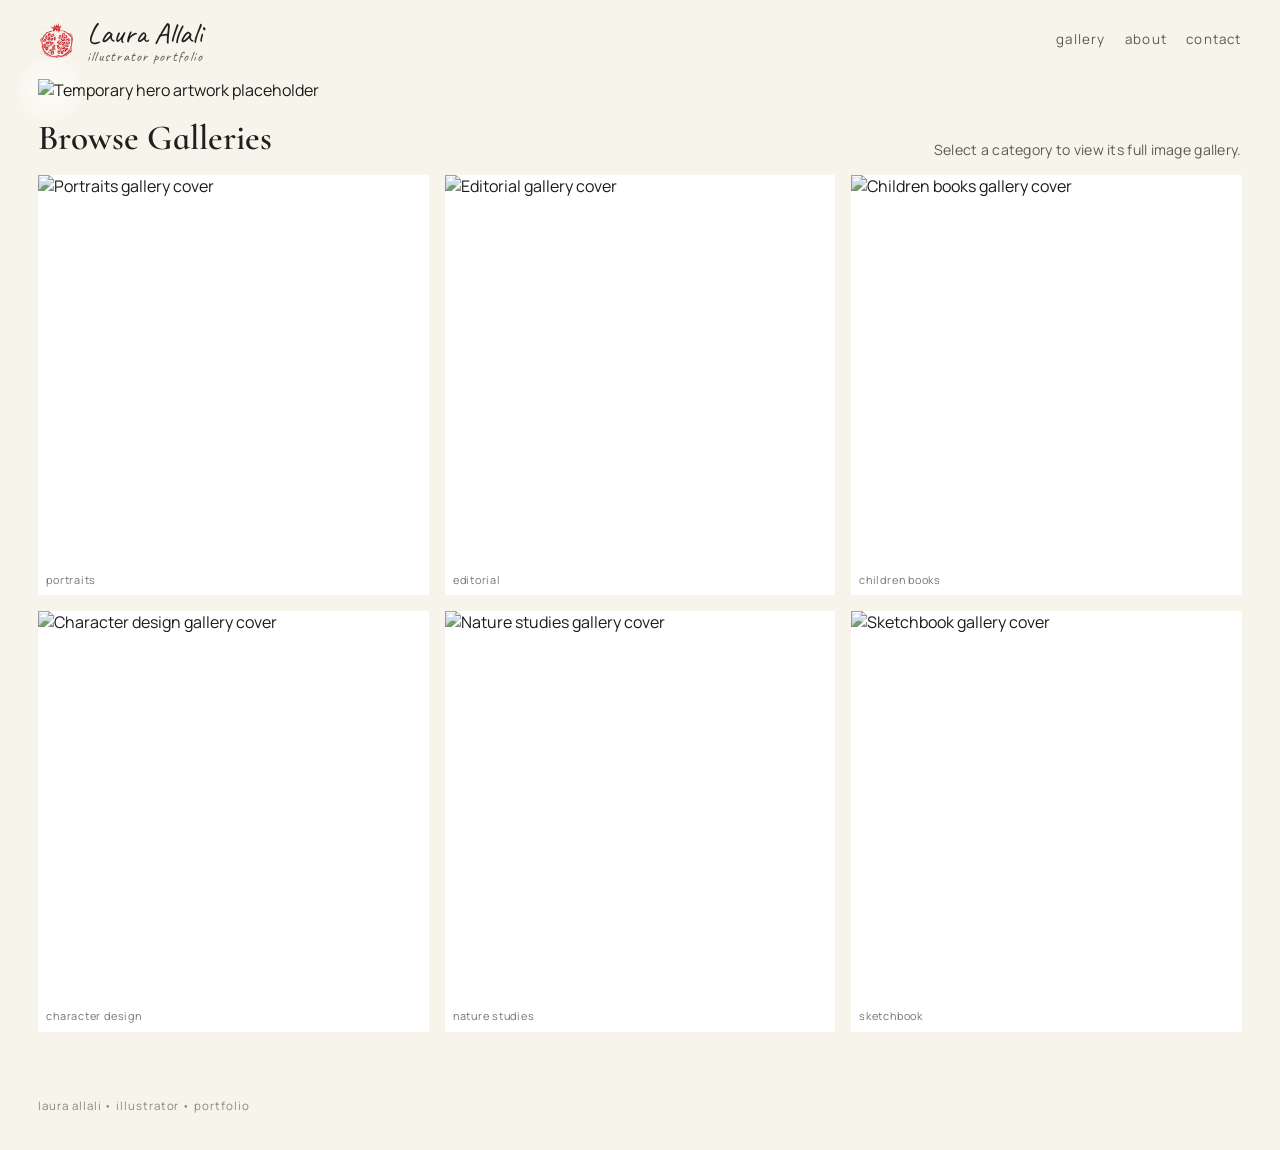
==== index.html @ b2ded8f9 "Update logo text to clarify branding and enhance header visibility" ====
<!DOCTYPE html>
<html lang="en">
<head>
  <meta charset="UTF-8" />
  <meta name="viewport" content="width=device-width, initial-scale=1.0" />
  <title>Laura Allali | Illustrator</title>
  <meta name="description" content="Portfolio of Laura Allali, illustrator. Artwork, projects, and contact." />
  <link rel="icon" type="image/png" href="assets/ico.png" />
  <link rel="preconnect" href="https://fonts.googleapis.com" />
  <link rel="preconnect" href="https://fonts.gstatic.com" crossorigin />
  <link href="https://fonts.googleapis.com/css2?family=Cormorant+Infant:wght@400;500;600;700&family=Manrope:wght@400;500;700&family=Caveat:wght@500;700&family=Kalam:wght@300;400;700&family=Special+Elite&display=swap" rel="stylesheet" />
  <link rel="stylesheet" href="styles.css" />
</head>
<body>
  <div class="grain" aria-hidden="true"></div>
  <header class="site-header" aria-label="Primary navigation">
    <a class="logo" href="index.html" aria-label="Laura Allali home">
      <img class="logo-icon" src="assets/ico-transparent.png" alt="" aria-hidden="true" />
      <span class="logo-text">Laura Allali <span>Illustrator Portfolio</span></span>
    </a>
    <nav>
      <a href="#gallery">Gallery</a>
      <a href="about/index.html">About</a>
      <a href="contact/index.html">Contact</a>
    </nav>
  </header>

  <main>
    <section class="hero" id="home">
      <img src="https://picsum.photos/seed/laura-header-illustration/1800/680" alt="Temporary hero artwork placeholder" loading="eager" />
    </section>

    <section class="gallery" id="gallery" aria-label="Artwork gallery">
      <div class="gallery-heading">
        <h2>Browse Galleries</h2>
        <p>Select a category to view its full image gallery.</p>
      </div>

      <div class="art-grid">
        <a class="tile gallery-link" href="gallery/gallery-page5.html" aria-label="Open portraits gallery">
          <img src="https://picsum.photos/seed/laura-portraits-cover/800/800" alt="Portraits gallery cover" loading="lazy" />
          <span>Portraits</span>
        </a>
        <a class="tile gallery-link" href="gallery/gallery-page3.html" aria-label="Open editorial gallery">
          <img src="https://picsum.photos/seed/laura-editorial-cover/800/800" alt="Editorial gallery cover" loading="lazy" />
          <span>Editorial</span>
        </a>
        <a class="tile gallery-link" href="gallery/gallery-page2.html" aria-label="Open children books gallery">
          <img src="https://picsum.photos/seed/laura-children-cover/800/800" alt="Children books gallery cover" loading="lazy" />
          <span>Children Books</span>
        </a>
        <a class="tile gallery-link" href="gallery/gallery-page1.html" aria-label="Open character design gallery">
          <img src="https://picsum.photos/seed/laura-character-cover/800/800" alt="Character design gallery cover" loading="lazy" />
          <span>Character Design</span>
        </a>
        <a class="tile gallery-link" href="gallery/gallery-page4.html" aria-label="Open nature studies gallery">
          <img src="https://picsum.photos/seed/laura-nature-cover/800/800" alt="Nature studies gallery cover" loading="lazy" />
          <span>Nature Studies</span>
        </a>
        <a class="tile gallery-link" href="gallery/gallery-page6.html" aria-label="Open sketchbook gallery">
          <img src="https://picsum.photos/seed/laura-sketchbook-cover/800/800" alt="Sketchbook gallery cover" loading="lazy" />
          <span>Sketchbook</span>
        </a>
      </div>
    </section>
  </main>

  <footer>
    <p>Laura Allali • Illustrator • Portfolio</p>
  </footer>

  <script src="script.js"></script>
</body>
</html>
---- styles.css ----
:root {
  --ink: #201f1d;
  --muted: #5e5a52;
  --surface: #fff;
  --surface-soft: #fdfcf8;
  --body-bg: #f7f5eb;
  --border-soft: #dfdbcf;
  --border-input: #d8d4c8;
  --border-focus: #9b9588;
  --border-button: #b8b19e;
  --button-bg: #ebe4d2;
  --button-bg-hover: #e2d9c2;
  --label-ink: #6d695f;
  --caption-ink: #79746b;
  --footer-ink: #8a877f;
  --hero-glow-strong: rgba(255, 255, 255, 0.5);
  --hero-glow-soft: rgba(255, 255, 255, 0.16);
  --focus-ring: rgba(155, 149, 136, 0.16);
  --elevation-shadow: rgba(0, 0, 0, 0.08);
  --layout-max-width: 1300px;
  --layout-fluid-width: 94vw;
  --space-3xs: 0.2rem;
  --space-2xs: 0.28rem;
  --space-xs: 0.42rem;
  --space-sm: 0.5rem;
  --space-md: 0.62rem;
  --space-lg: 0.8rem;
  --space-xl: 1rem;
  --space-2xl: 1.2rem;
  --space-3xl: 1.6rem;
  --space-4xl: 2.6rem;
  --hero-marker-size: 64px;
  --hero-marker-offset: -1.3rem;
  --tile-rise: 8px;
  --tile-lift: -2px;
  --tile-shadow-y: 12px;
  --tile-shadow-blur: 22px;
  --dur-fast: 260ms;
  --dur-base: 420ms;
}

* {
  box-sizing: border-box;
}

html {
  scroll-behavior: smooth;
}

body {
  margin: 0;
  font-family: "Manrope", sans-serif;
  color: var(--ink);
  background: var(--body-bg);
  overflow-x: hidden;
}

.grain {
  display: none;
}

.site-header {
  width: min(var(--layout-max-width), var(--layout-fluid-width));
  margin: 0 auto;
  padding: var(--space-2xl) 0 var(--space-lg);
  display: flex;
  justify-content: space-between;
  align-items: center;
  gap: var(--space-xl);
}

.logo {
  margin: 0;
  display: inline-flex;
  align-items: center;
  gap: var(--space-md);
  text-decoration: none;
  color: var(--ink);
}

.logo-icon {
  width: clamp(34px, 3vw, 46px);
  height: auto;
  display: block;
}

.logo-text {
  font-family: "Caveat", cursive;
  font-size: clamp(1.35rem, 2.3vw, 2rem);
  line-height: 1;
}

.logo-text span {
  display: block;
  color: var(--muted);
  font-size: 0.88rem;
  letter-spacing: 0.09em;
  text-transform: lowercase;
}

.site-header nav {
  display: flex;
  gap: var(--space-2xl);
  flex-wrap: wrap;
}

.site-header nav a {
  color: var(--muted);
  text-decoration: none;
  font-size: 0.84rem;
  letter-spacing: 0.09em;
  text-transform: lowercase;
  border-bottom: 1px solid transparent;
  padding-bottom: var(--space-3xs);
}

.site-header nav a:hover {
  color: var(--ink);
}

main {
  width: min(var(--layout-max-width), var(--layout-fluid-width));
  margin: 0 auto;
}

.hero {
  position: relative;
  margin-top: var(--space-3xs);
}

.hero::before {
  content: "";
  position: absolute;
  left: var(--hero-marker-offset);
  top: var(--hero-marker-offset);
  width: var(--hero-marker-size);
  height: var(--hero-marker-size);
  border-radius: 50%;
  background: radial-gradient(circle, var(--hero-glow-strong) 22%, var(--hero-glow-soft) 70%, transparent 72%);
  z-index: 0;
}

.hero img {
  position: relative;
  z-index: 1;
  width: 100%;
  height: clamp(260px, 47vw, 580px);
  object-fit: cover;
  object-position: center;
  border: none;
  filter: saturate(0.83) contrast(1.04);
}

.gallery {
  margin-bottom: var(--space-4xl);
}

.category-page {
  margin-bottom: var(--space-4xl);
}

.about-page {
  margin: var(--space-2xl) 0 2.8rem;
  max-width: 76ch;
}

.contact-page {
  margin: var(--space-2xl) 0 2.8rem;
}

.contact-intro {
  max-width: 70ch;
  margin-bottom: 1.35rem;
}

.contact-intro h1 {
  margin: 0 0 0.85rem;
  font-family: "Cormorant Infant", serif;
  font-size: clamp(1.7rem, 3.2vw, 2.5rem);
  font-weight: 600;
}

.contact-intro p {
  margin: 0;
  color: var(--muted);
  line-height: 1.75;
  font-size: 0.96rem;
}

.contact-layout {
  display: grid;
  grid-template-columns: 1fr 1.35fr;
  gap: var(--space-xl);
  align-items: start;
}

.contact-card,
.contact-form {
  background: var(--surface);
  border: 1px solid var(--border-soft);
  padding: var(--space-xl);
}

.contact-card h2 {
  margin: 0 0 0.7rem;
  font-family: "Cormorant Infant", serif;
  font-size: 1.4rem;
  font-weight: 600;
}

.contact-card p {
  margin: 0 0 var(--space-md);
  color: var(--muted);
  font-size: 0.92rem;
  line-height: 1.65;
}

.contact-card a {
  color: var(--ink);
  text-decoration-thickness: 1px;
  text-underline-offset: 0.2em;
}

.contact-form {
  display: grid;
  gap: 0.58rem;
}

.contact-form label {
  font-size: 0.8rem;
  letter-spacing: 0.08em;
  text-transform: lowercase;
  color: var(--label-ink);
}

.contact-form input,
.contact-form textarea {
  width: 100%;
  border: 1px solid var(--border-input);
  background: var(--surface-soft);
  color: var(--ink);
  font: inherit;
  padding: 0.6rem var(--space-md);
}

.contact-form input:focus,
.contact-form textarea:focus {
  outline: none;
  border-color: var(--border-focus);
  box-shadow: 0 0 0 2px var(--focus-ring);
}

.contact-form button {
  margin-top: var(--space-2xs);
  justify-self: start;
  border: 1px solid var(--border-button);
  background: var(--button-bg);
  color: var(--ink);
  font: inherit;
  letter-spacing: 0.08em;
  text-transform: lowercase;
  padding: 0.56rem 0.84rem;
  cursor: pointer;
}

.contact-form button:hover {
  background: var(--button-bg-hover);
}

.about-page h1 {
  margin: 0 0 1rem;
  font-family: "Cormorant Infant", serif;
  font-size: clamp(1.7rem, 3.2vw, 2.5rem);
  font-weight: 600;
}

.about-page p {
  margin: 0 0 1rem;
  color: var(--muted);
  line-height: 1.75;
  font-size: 0.96rem;
}

.category-page h1 {
  margin: 0;
  font-family: "Cormorant Infant", serif;
  font-size: clamp(1.6rem, 3.4vw, 2.5rem);
  font-weight: 600;
}

.back-link {
  display: inline-block;
  margin: 0.6rem 0 1rem;
  color: var(--muted);
  text-decoration-thickness: 1px;
  text-underline-offset: 0.2em;
}

.category-grid {
  display: grid;
  grid-template-columns: repeat(4, minmax(0, 1fr));
  gap: 0.86rem;
}

.category-grid .tile {
  overflow: hidden;
}

.category-grid .tile img {
  aspect-ratio: 4 / 5;
}

.gallery-heading {
  display: flex;
  justify-content: space-between;
  align-items: end;
  gap: var(--space-lg) var(--space-3xl);
  padding-top: 0.95rem;
  margin-bottom: var(--space-xl);
  flex-wrap: wrap;
}

.gallery-heading h2 {
  margin: 0;
  font-family: "Cormorant Infant", serif;
  font-size: clamp(1.45rem, 3vw, 2.2rem);
  font-weight: 600;
}

.gallery-heading p {
  margin: 0;
  color: var(--muted);
  font-size: 0.88rem;
  letter-spacing: 0.02em;
}

.art-grid {
  display: grid;
  grid-template-columns: repeat(3, minmax(0, 1fr));
  gap: var(--space-xl);
}

.tile {
  margin: 0;
  background: var(--surface);
  border: none;
  transform: translateY(var(--tile-rise));
  opacity: 0;
  transition: opacity var(--dur-base) ease, transform var(--dur-base) ease, border-color var(--dur-fast) ease, box-shadow var(--dur-fast) ease;
}

.tile.revealed {
  transform: translateY(0);
  opacity: 1;
}

.tile img {
  width: 100%;
  display: block;
  aspect-ratio: 1 / 1;
  object-fit: cover;
  filter: grayscale(0.38) contrast(1.04) saturate(1);
}

.gallery-link {
  text-decoration: none;
  color: inherit;
  display: block;
}

.gallery-link span {
  display: block;
  padding: var(--space-xs) var(--space-sm) 0.52rem;
  font-size: 0.68rem;
  letter-spacing: 0.07em;
  text-transform: lowercase;
  color: var(--caption-ink);
}

.tile:hover {
  transform: translateY(var(--tile-lift));
  box-shadow: 0 var(--tile-shadow-y) var(--tile-shadow-blur) var(--elevation-shadow);
}

footer {
  width: min(var(--layout-max-width), var(--layout-fluid-width));
  margin: 0 auto;
  padding: var(--space-lg) 0 var(--space-3xl);
  font-size: 0.72rem;
  letter-spacing: 0.08em;
  text-transform: lowercase;
  color: var(--footer-ink);
}

@media (max-width: 1100px) {
  .art-grid {
    grid-template-columns: repeat(2, minmax(0, 1fr));
  }

  .category-grid {
    grid-template-columns: repeat(3, minmax(0, 1fr));
  }
}

@media (max-width: 850px) {
  .art-grid {
    grid-template-columns: repeat(3, minmax(0, 1fr));
  }
}

@media (max-width: 620px) {
  .site-header {
    align-items: flex-start;
    flex-direction: column;
    gap: var(--space-lg);
  }

  .logo-icon {
    width: 36px;
  }

  .gallery-heading {
    align-items: flex-start;
  }

  .art-grid {
    grid-template-columns: repeat(2, minmax(0, 1fr));
    gap: 0.68rem;
  }

  .category-grid {
    grid-template-columns: repeat(2, minmax(0, 1fr));
    gap: 0.68rem;
  }

  .hero img {
    height: clamp(210px, 46vw, 300px);
  }

  .contact-layout {
    grid-template-columns: 1fr;
  }
}

@media (max-width: 420px) {
  .art-grid {
    grid-template-columns: 1fr;
  }

  .category-grid {
    grid-template-columns: 1fr;
  }
}
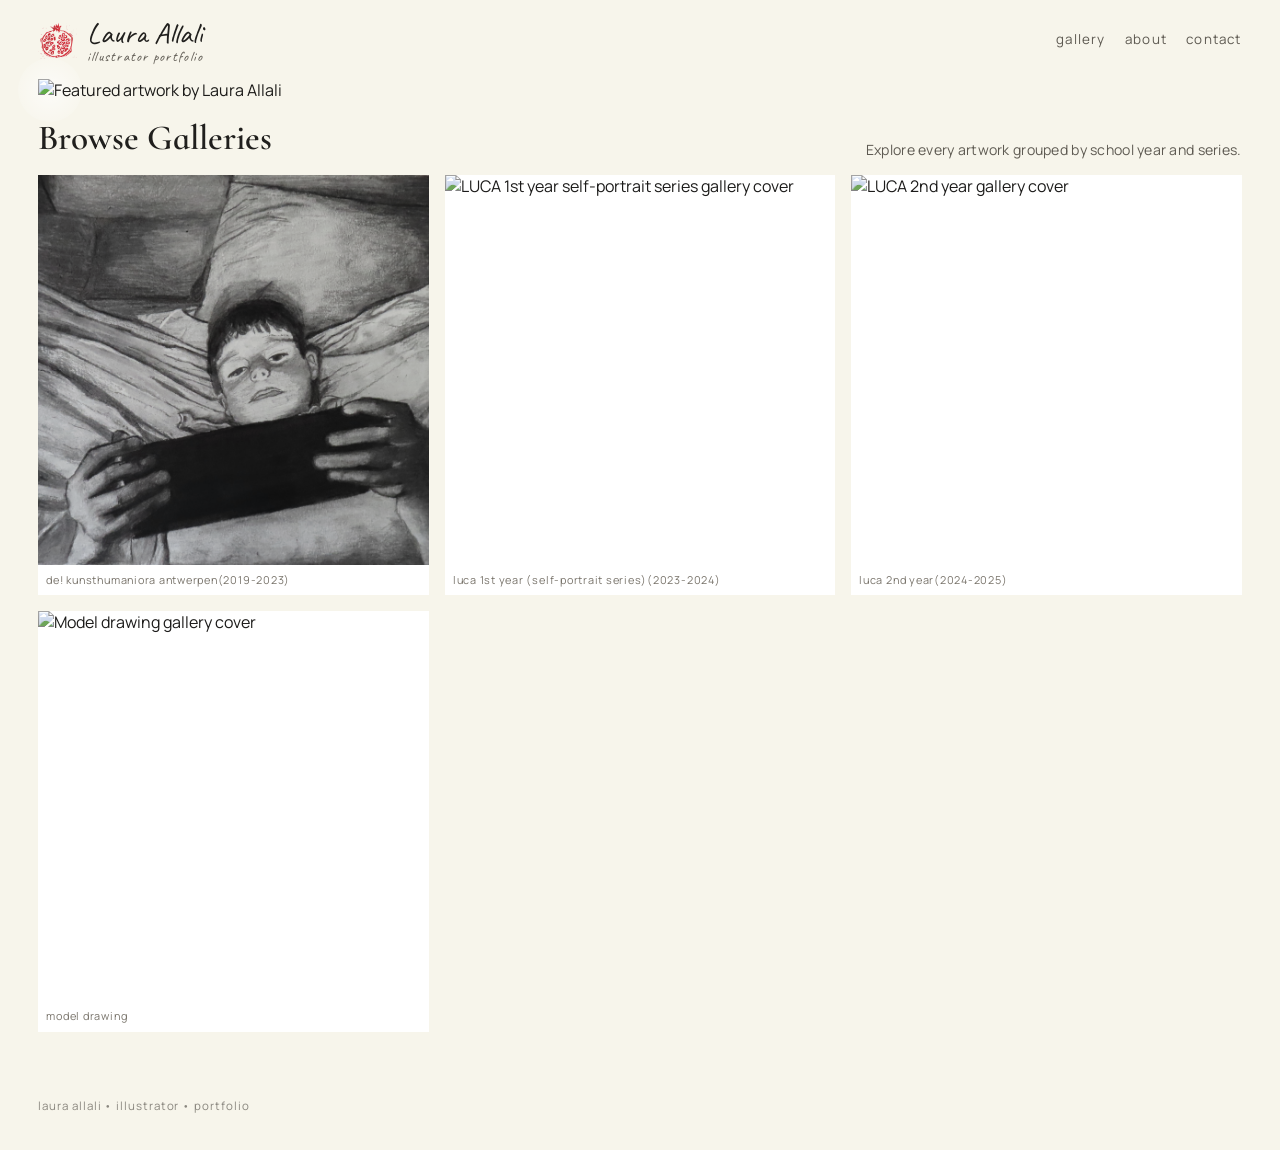
==== commit dceabdf2: "Remove outdated gallery pages and update index with new gallery links and images. Enhance gallery la" ====
--- a/index.html
+++ b/index.html
@@ -27,39 +27,31 @@
 
   <main>
     <section class="hero" id="home">
-      <img src="https://picsum.photos/seed/laura-header-illustration/1800/680" alt="Temporary hero artwork placeholder" loading="eager" />
+      <img src="assets/img/LUCA 1st year (self-portrait series)/Graphite - Colored pencils/IMG_0634.JPG.jpg" alt="Featured artwork by Laura Allali" loading="eager" />
     </section>
 
     <section class="gallery" id="gallery" aria-label="Artwork gallery">
       <div class="gallery-heading">
         <h2>Browse Galleries</h2>
-        <p>Select a category to view its full image gallery.</p>
+        <p>Explore every artwork grouped by school year and series.</p>
       </div>
 
       <div class="art-grid">
-        <a class="tile gallery-link" href="gallery/gallery-page5.html" aria-label="Open portraits gallery">
-          <img src="https://picsum.photos/seed/laura-portraits-cover/800/800" alt="Portraits gallery cover" loading="lazy" />
-          <span>Portraits</span>
+        <a class="tile gallery-link" href="gallery/gallery-page1.html" aria-label="Open De Kunsthumaniora Antwerpen gallery">
+          <img src="assets/img/De! Kunsthumaniora Antwerpen/Graphite - Charcoal/IMG_0688.jpg" alt="De Kunsthumaniora Antwerpen gallery cover" loading="lazy" />
+          <span>De! Kunsthumaniora Antwerpen(2019-2023)</span>
         </a>
-        <a class="tile gallery-link" href="gallery/gallery-page3.html" aria-label="Open editorial gallery">
-          <img src="https://picsum.photos/seed/laura-editorial-cover/800/800" alt="Editorial gallery cover" loading="lazy" />
-          <span>Editorial</span>
+        <a class="tile gallery-link" href="gallery/gallery-page2.html" aria-label="Open LUCA 1st year self-portrait series gallery">
+          <img src="assets/img/LUCA 1st year (self-portrait series)/Gouache/IMG_0629.JPG.jpg" alt="LUCA 1st year self-portrait series gallery cover" loading="lazy" />
+          <span>LUCA 1st year (self-portrait series)(2023-2024)</span>
         </a>
-        <a class="tile gallery-link" href="gallery/gallery-page2.html" aria-label="Open children books gallery">
-          <img src="https://picsum.photos/seed/laura-children-cover/800/800" alt="Children books gallery cover" loading="lazy" />
-          <span>Children Books</span>
+        <a class="tile gallery-link" href="gallery/gallery-page3.html" aria-label="Open LUCA 2nd year gallery">
+          <img src="assets/img/LUCA 2nd year/Linograph (Tijl Uilenspiegel exhibition)/IMG_0685.JPG.jpg" alt="LUCA 2nd year gallery cover" loading="lazy" />
+          <span>LUCA 2nd year(2024-2025)</span>
         </a>
-        <a class="tile gallery-link" href="gallery/gallery-page1.html" aria-label="Open character design gallery">
-          <img src="https://picsum.photos/seed/laura-character-cover/800/800" alt="Character design gallery cover" loading="lazy" />
-          <span>Character Design</span>
-        </a>
-        <a class="tile gallery-link" href="gallery/gallery-page4.html" aria-label="Open nature studies gallery">
-          <img src="https://picsum.photos/seed/laura-nature-cover/800/800" alt="Nature studies gallery cover" loading="lazy" />
-          <span>Nature Studies</span>
-        </a>
-        <a class="tile gallery-link" href="gallery/gallery-page6.html" aria-label="Open sketchbook gallery">
-          <img src="https://picsum.photos/seed/laura-sketchbook-cover/800/800" alt="Sketchbook gallery cover" loading="lazy" />
-          <span>Sketchbook</span>
+        <a class="tile gallery-link" href="gallery/gallery-page4.html" aria-label="Open model drawing gallery">
+          <img src="assets/img/Model drawing/IMG_0671.JPG" alt="Model drawing gallery cover" loading="lazy" />
+          <span>Model drawing</span>
         </a>
       </div>
     </section>
--- a/styles.css
+++ b/styles.css
@@ -159,6 +159,14 @@
   margin-bottom: var(--space-4xl);
 }
 
+.category-intro {
+  max-width: 70ch;
+  margin: 0.5rem 0 1.1rem;
+  color: var(--muted);
+  font-size: 0.94rem;
+  line-height: 1.7;
+}
+
 .about-page {
   margin: var(--space-2xl) 0 2.8rem;
   max-width: 76ch;
@@ -296,18 +304,50 @@
   text-underline-offset: 0.2em;
 }
 
+.subcategory-block {
+  margin-bottom: 1.55rem;
+}
+
+.subcategory-block:last-child {
+  margin-bottom: 0;
+}
+
+.subcategory-title {
+  margin: 0 0 0.66rem;
+  font-family: "Cormorant Infant", serif;
+  font-size: clamp(1.1rem, 2.2vw, 1.45rem);
+  font-weight: 600;
+  color: var(--ink);
+}
+
 .category-grid {
-  display: grid;
-  grid-template-columns: repeat(4, minmax(0, 1fr));
-  gap: 0.86rem;
+  column-count: 4;
+  column-gap: 0.86rem;
 }
 
 .category-grid .tile {
+  break-inside: avoid;
+  margin: 0 0 0.86rem;
   overflow: hidden;
+  border: 1px solid var(--border-soft);
+  border-radius: 6px;
+  background: var(--surface);
 }
 
 .category-grid .tile img {
-  aspect-ratio: 4 / 5;
+  width: 100%;
+  height: auto;
+  aspect-ratio: auto;
+  object-fit: contain;
+  filter: saturate(0.96) contrast(1.02);
+}
+
+.category-grid figcaption {
+  padding: 0.45rem 0.52rem 0.5rem;
+  font-size: 0.68rem;
+  letter-spacing: 0.05em;
+  text-transform: lowercase;
+  color: var(--caption-ink);
 }
 
 .gallery-heading {
@@ -398,7 +438,7 @@
   }
 
   .category-grid {
-    grid-template-columns: repeat(3, minmax(0, 1fr));
+    column-count: 3;
   }
 }
 
@@ -429,8 +469,12 @@
   }
 
   .category-grid {
-    grid-template-columns: repeat(2, minmax(0, 1fr));
-    gap: 0.68rem;
+    column-count: 2;
+    column-gap: 0.68rem;
+  }
+
+  .subcategory-block {
+    margin-bottom: 1.2rem;
   }
 
   .hero img {
@@ -448,6 +492,6 @@
   }
 
   .category-grid {
-    grid-template-columns: 1fr;
-  }
-}
+    column-count: 1;
+  }
+}
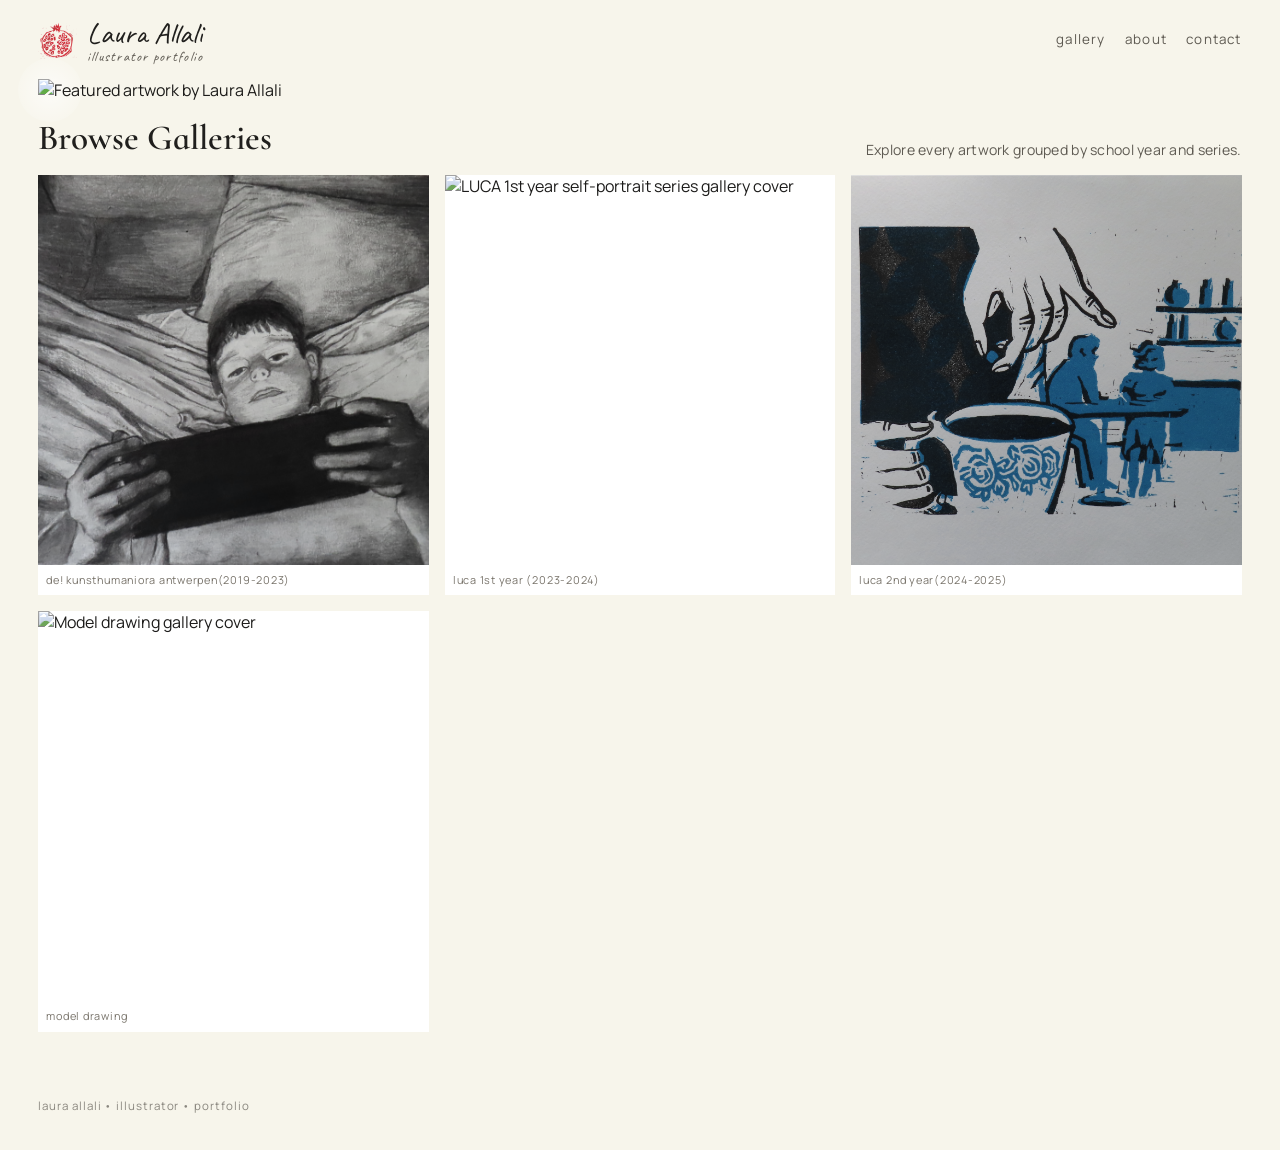
==== commit dba7fe21: "Refactor gallery structure: remove old gallery pages, add new gallery pages for LUCA 1st year, LUCA " ====
--- a/index.html
+++ b/index.html
@@ -37,20 +37,20 @@
       </div>
 
       <div class="art-grid">
-        <a class="tile gallery-link" href="gallery/gallery-page1.html" aria-label="Open De Kunsthumaniora Antwerpen gallery">
+        <a class="tile gallery-link" href="gallery/De!-Kunsthumaniora-Antwerpen/index.html" aria-label="Open De Kunsthumaniora Antwerpen gallery">
           <img src="assets/img/De! Kunsthumaniora Antwerpen/Graphite - Charcoal/IMG_0688.jpg" alt="De Kunsthumaniora Antwerpen gallery cover" loading="lazy" />
           <span>De! Kunsthumaniora Antwerpen(2019-2023)</span>
         </a>
-        <a class="tile gallery-link" href="gallery/gallery-page2.html" aria-label="Open LUCA 1st year self-portrait series gallery">
+        <a class="tile gallery-link" href="gallery/LUCA-1st-year/index.html" aria-label="Open LUCA 1st year self-portrait series gallery">
           <img src="assets/img/LUCA 1st year (self-portrait series)/Gouache/IMG_0629.JPG.jpg" alt="LUCA 1st year self-portrait series gallery cover" loading="lazy" />
-          <span>LUCA 1st year (self-portrait series)(2023-2024)</span>
+          <span>LUCA 1st year (2023-2024)</span>
         </a>
-        <a class="tile gallery-link" href="gallery/gallery-page3.html" aria-label="Open LUCA 2nd year gallery">
-          <img src="assets/img/LUCA 2nd year/Linograph (Tijl Uilenspiegel exhibition)/IMG_0685.JPG.jpg" alt="LUCA 2nd year gallery cover" loading="lazy" />
+        <a class="tile gallery-link" href="gallery/LUCA-2nd-year/index.html" aria-label="Open LUCA 2nd year gallery">
+          <img src="assets/img/LUCA 2nd year/Linograph (Tijl Uilenspiegel exhibition)/IMG_0690.JPG.jpg" alt="LUCA 2nd year gallery cover" loading="lazy" />
           <span>LUCA 2nd year(2024-2025)</span>
         </a>
-        <a class="tile gallery-link" href="gallery/gallery-page4.html" aria-label="Open model drawing gallery">
-          <img src="assets/img/Model drawing/IMG_0671.JPG" alt="Model drawing gallery cover" loading="lazy" />
+        <a class="tile gallery-link" href="gallery/Model-Drawing/index.html" aria-label="Open model drawing gallery">
+          <img src="assets/img/Model drawing/IMG_0681.JPG.jpg " alt="Model drawing gallery cover" loading="lazy" />
           <span>Model drawing</span>
         </a>
       </div>
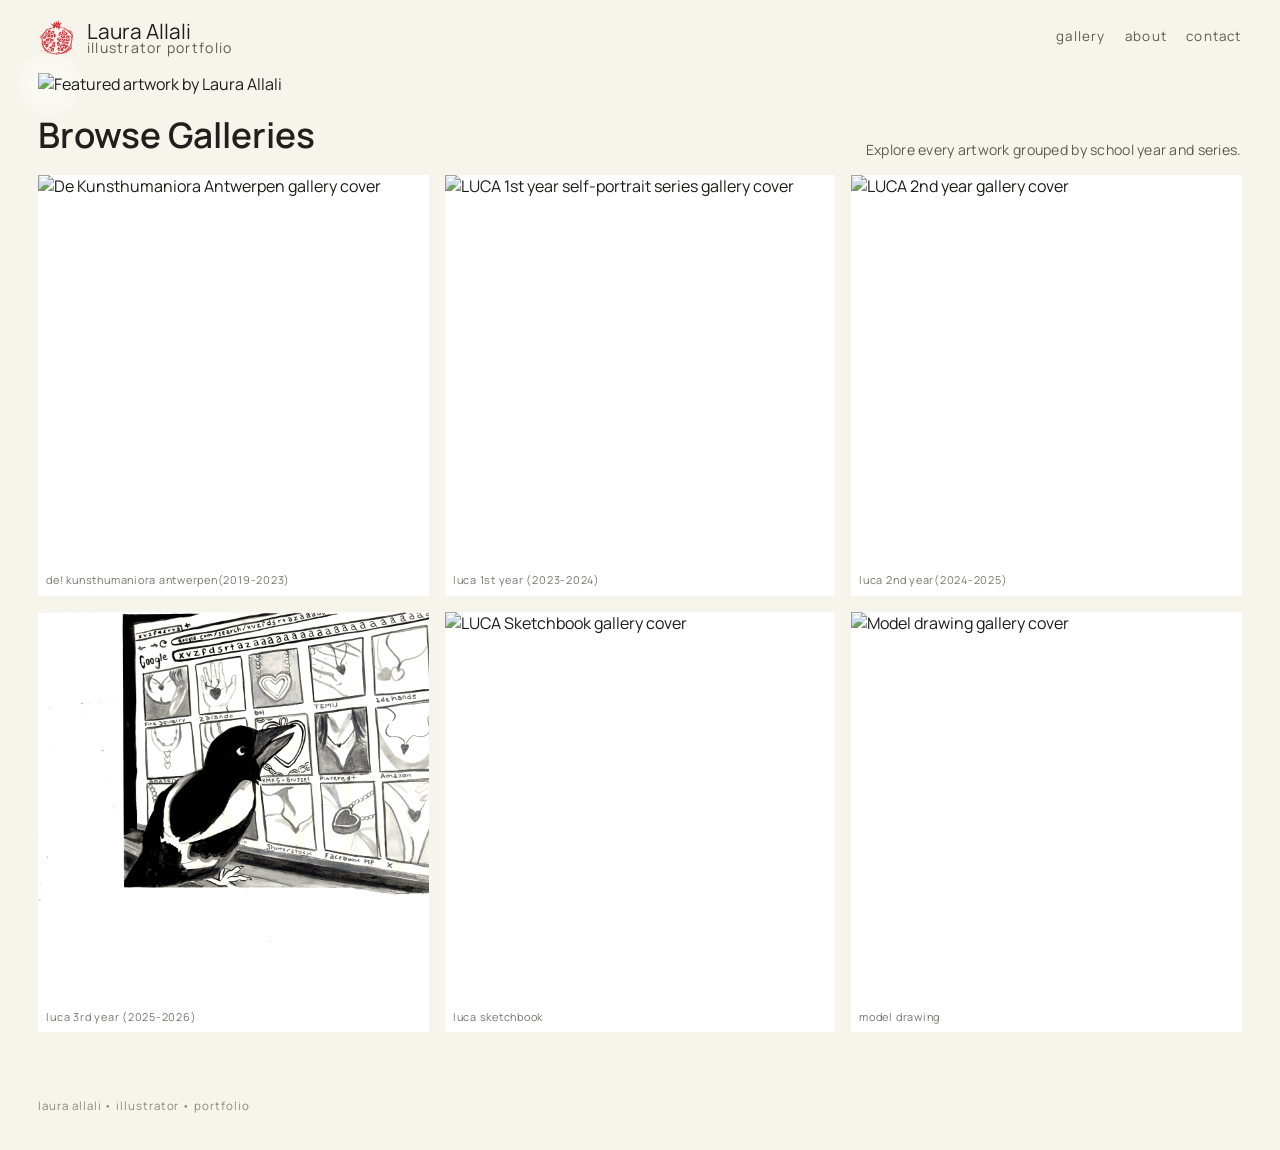
==== commit 77e7c973: "Add LUCA 3rd year and Sketchbook galleries with corresponding HTML files and images" ====
--- a/index.html
+++ b/index.html
@@ -8,7 +8,7 @@
   <link rel="icon" type="image/png" href="assets/ico.png" />
   <link rel="preconnect" href="https://fonts.googleapis.com" />
   <link rel="preconnect" href="https://fonts.gstatic.com" crossorigin />
-  <link href="https://fonts.googleapis.com/css2?family=Cormorant+Infant:wght@400;500;600;700&family=Manrope:wght@400;500;700&family=Caveat:wght@500;700&family=Kalam:wght@300;400;700&family=Special+Elite&display=swap" rel="stylesheet" />
+  <link href="https://fonts.googleapis.com/css2?family=Manrope:wght@400;500;700&display=swap" rel="stylesheet" />
   <link rel="stylesheet" href="styles.css" />
 </head>
 <body>
@@ -27,7 +27,7 @@
 
   <main>
     <section class="hero" id="home">
-      <img src="assets/img/LUCA 1st year (self-portrait series)/Graphite - Colored pencils/IMG_0634.JPG.jpg" alt="Featured artwork by Laura Allali" loading="eager" />
+      <img src="assets/img/LUCA 1st year (self-portrait series)/Graphite - Colored pencils/IMG_0634.JPG.webp" alt="Featured artwork by Laura Allali" loading="eager" />
     </section>
 
     <section class="gallery" id="gallery" aria-label="Artwork gallery">
@@ -38,19 +38,27 @@
 
       <div class="art-grid">
         <a class="tile gallery-link" href="gallery/De!-Kunsthumaniora-Antwerpen/index.html" aria-label="Open De Kunsthumaniora Antwerpen gallery">
-          <img src="assets/img/De! Kunsthumaniora Antwerpen/Graphite - Charcoal/IMG_0688.jpg" alt="De Kunsthumaniora Antwerpen gallery cover" loading="lazy" />
+          <img src="assets/img/De! Kunsthumaniora Antwerpen/Graphite - Charcoal/IMG_0689.JPG.webp" alt="De Kunsthumaniora Antwerpen gallery cover" loading="lazy" />
           <span>De! Kunsthumaniora Antwerpen(2019-2023)</span>
         </a>
         <a class="tile gallery-link" href="gallery/LUCA-1st-year/index.html" aria-label="Open LUCA 1st year self-portrait series gallery">
-          <img src="assets/img/LUCA 1st year (self-portrait series)/Gouache/IMG_0629.JPG.jpg" alt="LUCA 1st year self-portrait series gallery cover" loading="lazy" />
+          <img src="assets/img/LUCA 1st year (self-portrait series)/Graphite - Colored pencils/IMG_0634.JPG.webp" alt="LUCA 1st year self-portrait series gallery cover" loading="lazy" />
           <span>LUCA 1st year (2023-2024)</span>
         </a>
         <a class="tile gallery-link" href="gallery/LUCA-2nd-year/index.html" aria-label="Open LUCA 2nd year gallery">
-          <img src="assets/img/LUCA 2nd year/Linograph (Tijl Uilenspiegel exhibition)/IMG_0690.JPG.jpg" alt="LUCA 2nd year gallery cover" loading="lazy" />
+          <img src="assets/img/LUCA 2nd year/Linograph (Tijl Uilenspiegel exhibition)/IMG_0690.JPG.webp" alt="LUCA 2nd year gallery cover" loading="lazy" />
           <span>LUCA 2nd year(2024-2025)</span>
         </a>
+        <a class="tile gallery-link" href="gallery/LUCA-3rd-year/index.html" aria-label="Open LUCA 3rd year gallery">
+          <img src="assets/img/LUCA 3rd year/Ernesto/img20260429_16032270.jpg" alt="LUCA 3rd year gallery cover" loading="lazy" />
+          <span>LUCA 3rd year (2025-2026)</span>
+        </a>
+        <a class="tile gallery-link" href="gallery/LUCA-Sketchbook/index.html" aria-label="Open LUCA Sketchbook gallery">
+          <img src="assets/img/LUCA Sketchbook/ARTEFICTION KMKG Brussel/IMG_0726.JPG" alt="LUCA Sketchbook gallery cover" loading="lazy" />
+          <span>LUCA Sketchbook</span>
+        </a>
         <a class="tile gallery-link" href="gallery/Model-Drawing/index.html" aria-label="Open model drawing gallery">
-          <img src="assets/img/Model drawing/IMG_0681.JPG.jpg " alt="Model drawing gallery cover" loading="lazy" />
+          <img src="assets/img/Model drawing/IMG_0668.JPG-cover.webp" alt="Model drawing gallery cover" loading="lazy" />
           <span>Model drawing</span>
         </a>
       </div>
--- a/styles.css
+++ b/styles.css
@@ -85,8 +85,7 @@
 }
 
 .logo-text {
-  font-family: "Caveat", cursive;
-  font-size: clamp(1.35rem, 2.3vw, 2rem);
+  font-size: clamp(1.3rem, 2.3vw, 1.3rem);
   line-height: 1;
 }
 
@@ -116,6 +115,33 @@
 
 .site-header nav a:hover {
   color: var(--ink);
+}
+
+.language-toggle {
+  background: none;
+  border: 1px solid var(--border-soft);
+  color: var(--muted);
+  font-size: 0.75rem;
+  letter-spacing: 0.09em;
+  text-transform: uppercase;
+  padding: var(--space-2xs) var(--space-md);
+  border-radius: 4px;
+  cursor: pointer;
+  transition: all var(--dur-fast) ease;
+  font-family: "Manrope", sans-serif;
+  font-weight: 500;
+}
+
+.language-toggle:hover {
+  color: var(--ink);
+  border-color: var(--border-focus);
+  background: var(--button-bg);
+}
+
+.language-toggle:focus {
+  outline: none;
+  ring: 2px var(--focus-ring);
+  box-shadow: 0 0 0 2px var(--focus-ring);
 }
 
 main {
@@ -146,7 +172,7 @@
   width: 100%;
   height: clamp(260px, 47vw, 580px);
   object-fit: cover;
-  object-position: center;
+  object-position: center 20%;
   border: none;
   filter: saturate(0.83) contrast(1.04);
 }
@@ -183,7 +209,6 @@
 
 .contact-intro h1 {
   margin: 0 0 0.85rem;
-  font-family: "Cormorant Infant", serif;
   font-size: clamp(1.7rem, 3.2vw, 2.5rem);
   font-weight: 600;
 }
@@ -211,7 +236,6 @@
 
 .contact-card h2 {
   margin: 0 0 0.7rem;
-  font-family: "Cormorant Infant", serif;
   font-size: 1.4rem;
   font-weight: 600;
 }
@@ -277,7 +301,6 @@
 
 .about-page h1 {
   margin: 0 0 1rem;
-  font-family: "Cormorant Infant", serif;
   font-size: clamp(1.7rem, 3.2vw, 2.5rem);
   font-weight: 600;
 }
@@ -291,7 +314,6 @@
 
 .category-page h1 {
   margin: 0;
-  font-family: "Cormorant Infant", serif;
   font-size: clamp(1.6rem, 3.4vw, 2.5rem);
   font-weight: 600;
 }
@@ -314,7 +336,6 @@
 
 .subcategory-title {
   margin: 0 0 0.66rem;
-  font-family: "Cormorant Infant", serif;
   font-size: clamp(1.1rem, 2.2vw, 1.45rem);
   font-weight: 600;
   color: var(--ink);
@@ -362,7 +383,6 @@
 
 .gallery-heading h2 {
   margin: 0;
-  font-family: "Cormorant Infant", serif;
   font-size: clamp(1.45rem, 3vw, 2.2rem);
   font-weight: 600;
 }
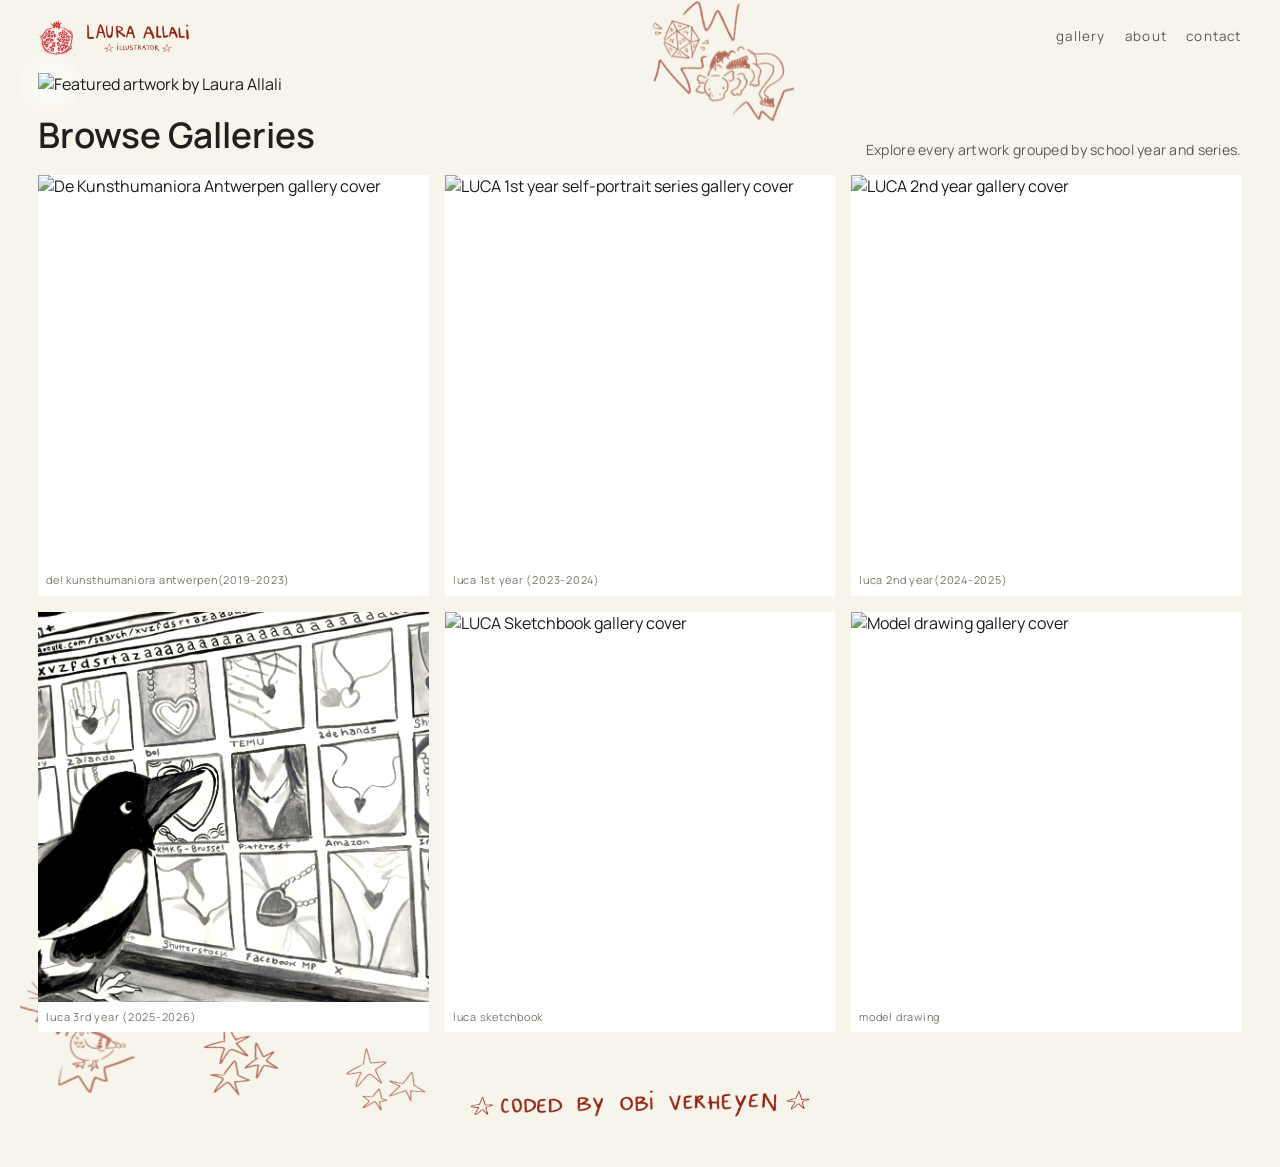
==== commit e9c0dca2: "Refactor code structure for improved readability and maintainability" ====
--- a/index.html
+++ b/index.html
@@ -16,7 +16,7 @@
   <header class="site-header" aria-label="Primary navigation">
     <a class="logo" href="index.html" aria-label="Laura Allali home">
       <img class="logo-icon" src="assets/ico-transparent.png" alt="" aria-hidden="true" />
-      <span class="logo-text">Laura Allali <span>Illustrator Portfolio</span></span>
+      <img class="logo-image" src="assets/logo.png" alt="Laura Allali illustrator logo" />
     </a>
     <nav>
       <a href="#gallery">Gallery</a>
@@ -65,8 +65,8 @@
     </section>
   </main>
 
-  <footer>
-    <p>Laura Allali • Illustrator • Portfolio</p>
+  <footer class="site-footer" aria-label="Site footer">
+    <img src="assets/footer.png" alt="Laura Allali footer logo" />
   </footer>
 
   <script src="script.js"></script>
--- a/styles.css
+++ b/styles.css
@@ -55,6 +55,65 @@
   overflow-x: hidden;
 }
 
+body.reader-open {
+  overflow: hidden;
+}
+
+html.has-custom-cursor,
+html.has-custom-cursor body {
+  cursor: none;
+}
+
+html.has-custom-cursor input,
+html.has-custom-cursor textarea,
+html.has-custom-cursor [contenteditable="true"] {
+  cursor: text;
+}
+
+html.has-custom-cursor select,
+html.has-custom-cursor option {
+  cursor: default;
+}
+
+html.has-custom-cursor a[href],
+html.has-custom-cursor button,
+html.has-custom-cursor .tile,
+html.has-custom-cursor .language-toggle,
+html.has-custom-cursor .back-link {
+  cursor: none;
+}
+
+.custom-cursor {
+  position: fixed;
+  top: 0;
+  left: 0;
+  width: 64px;
+  height: auto;
+  pointer-events: none;
+  user-select: none;
+  -webkit-user-drag: none;
+  z-index: 2147483647;
+  opacity: 0;
+  transform: translate3d(-9999px, -9999px, 0);
+  transition: opacity var(--dur-fast) ease;
+  will-change: transform;
+}
+
+.custom-cursor.is-visible {
+  opacity: 1;
+}
+
+@media (hover: none), (pointer: coarse) {
+  html.has-custom-cursor,
+  html.has-custom-cursor body {
+    cursor: auto;
+  }
+
+  .custom-cursor {
+    display: none;
+  }
+}
+
 .grain {
   display: none;
 }
@@ -84,17 +143,10 @@
   display: block;
 }
 
-.logo-text {
-  font-size: clamp(1.3rem, 2.3vw, 1.3rem);
-  line-height: 1;
-}
-
-.logo-text span {
+.logo-image {
+  width: clamp(80px, 8vw, 170px);
+  height: auto;
   display: block;
-  color: var(--muted);
-  font-size: 0.88rem;
-  letter-spacing: 0.09em;
-  text-transform: lowercase;
 }
 
 .site-header nav {
@@ -341,6 +393,248 @@
   color: var(--ink);
 }
 
+.book-launch {
+  display: flex;
+  align-items: center;
+  justify-content: space-between;
+  gap: var(--space-lg);
+  margin: 0 0 0.95rem;
+  padding: 0.9rem 1rem;
+  border: 1px solid var(--border-soft);
+  background: linear-gradient(135deg, rgba(255, 255, 255, 0.96), rgba(247, 245, 235, 0.95));
+}
+
+.book-launch p {
+  margin: 0;
+  color: var(--muted);
+  font-size: 0.9rem;
+  line-height: 1.5;
+}
+
+.book-open-button,
+.book-reader__nav,
+.book-reader__close {
+  border: 1px solid var(--border-button);
+  background: var(--button-bg);
+  color: var(--ink);
+  font: inherit;
+  letter-spacing: 0.08em;
+  text-transform: lowercase;
+  padding: 0.55rem 0.8rem;
+  cursor: pointer;
+  transition: background var(--dur-fast) ease, border-color var(--dur-fast) ease, transform var(--dur-fast) ease;
+}
+
+.book-open-button:hover,
+.book-reader__nav:hover,
+.book-reader__close:hover {
+  background: var(--button-bg-hover);
+  border-color: var(--border-focus);
+}
+
+.book-open-button:active,
+.book-reader__nav:active,
+.book-reader__close:active {
+  transform: translateY(1px);
+}
+
+.book-reader {
+  position: fixed;
+  inset: 0;
+  z-index: 2147483646;
+  display: grid;
+  place-items: center;
+  padding: clamp(0.8rem, 2vw, 1.6rem);
+}
+
+.book-reader[hidden] {
+  display: none;
+}
+
+.book-reader__backdrop {
+  position: absolute;
+  inset: 0;
+  background: rgba(32, 31, 29, 0.72);
+  backdrop-filter: blur(6px);
+}
+
+.book-reader__panel {
+  position: relative;
+  width: min(1600px, 96%);
+  max-height: 100%;
+  background: linear-gradient(180deg, #fcfbf6 0%, #f5efe0 100%);
+  border: 1px solid rgba(32, 31, 29, 0.16);
+  box-shadow: 0 22px 70px rgba(0, 0, 0, 0.24);
+  display: grid;
+  grid-template-rows: auto minmax(0, 1fr);
+  overflow: hidden;
+}
+
+.book-reader__toolbar {
+  display: flex;
+  justify-content: space-between;
+  align-items: flex-start;
+  gap: var(--space-lg);
+  padding: 1rem 1rem 0.85rem;
+  border-bottom: 1px solid rgba(32, 31, 29, 0.1);
+}
+
+.book-reader__meta h2 {
+  margin: 0.12rem 0 0.28rem;
+  font-size: clamp(1.35rem, 2.4vw, 2rem);
+  font-weight: 600;
+}
+
+.book-reader__eyebrow,
+.book-reader__counter {
+  margin: 0;
+  color: var(--muted);
+  font-size: 0.74rem;
+  letter-spacing: 0.12em;
+  text-transform: lowercase;
+}
+
+.book-reader__controls {
+  display: flex;
+  flex-wrap: wrap;
+  justify-content: flex-end;
+  gap: 0.5rem;
+}
+
+.book-reader__viewport {
+  position: relative;
+  min-height: min(90vh, 960px);
+  padding: clamp(0.5rem, 1.2vw, 1rem);
+}
+
+.book-reader__stage {
+  position: relative;
+  height: 100%;
+  min-height: min(88vh, 920px);
+  display: grid;
+  gap: 0;
+  align-items: stretch;
+  justify-items: center;
+}
+
+.book-reader__stage.is-spread {
+  grid-template-columns: repeat(2, minmax(0, 1fr));
+}
+
+.book-reader__stage.is-single {
+  grid-template-columns: minmax(0, 1fr);
+}
+
+.book-reader__page,
+.book-reader__sheet {
+  position: relative;
+  overflow: hidden;
+  background: #fffaf0;
+  border: 1px solid rgba(32, 31, 29, 0.12);
+  box-shadow: inset 0 0 0 1px rgba(255, 255, 255, 0.45);
+}
+
+.book-reader__page {
+  width: 100%;
+  height: 100%;
+  display: grid;
+  place-items: center;
+}
+
+.book-reader__page canvas {
+  display: block;
+  width: 100%;
+  height: auto;
+  max-width: 100%;
+  max-height: 100%;
+  object-fit: contain;
+  background: #fff;
+}
+
+.book-reader__page.is-blank {
+  background: linear-gradient(180deg, rgba(255, 255, 255, 0.58), rgba(252, 247, 235, 0.68));
+}
+
+.book-reader__sheet {
+  position: absolute;
+  top: 0;
+  bottom: 0;
+  width: 50%;
+  transform-style: preserve-3d;
+  pointer-events: none;
+  will-change: transform;
+}
+
+.book-reader__sheet.is-next {
+  right: 0;
+  transform-origin: left center;
+}
+
+.book-reader__sheet.is-prev {
+  left: 0;
+  transform-origin: right center;
+}
+
+.book-reader__sheet.is-animating-next {
+  animation: reader-page-next 420ms cubic-bezier(0.25, 0.1, 0.25, 1) forwards;
+}
+
+.book-reader__sheet.is-animating-prev {
+  animation: reader-page-prev 420ms cubic-bezier(0.25, 0.1, 0.25, 1) forwards;
+}
+
+.book-reader__sheet-face {
+  position: absolute;
+  inset: 0;
+  backface-visibility: hidden;
+  display: grid;
+  place-items: center;
+  background: #fffaf0;
+}
+
+.book-reader__sheet-face--back {
+  transform: rotateY(180deg);
+}
+
+.book-reader__sheet-face canvas {
+  display: block;
+  max-width: 100%;
+  max-height: 100%;
+}
+
+.book-reader__loading {
+  position: absolute;
+  inset: auto 1rem 1rem auto;
+  margin: 0;
+  padding: 0.45rem 0.65rem;
+  color: var(--caption-ink);
+  background: rgba(255, 255, 255, 0.72);
+  border: 1px solid rgba(32, 31, 29, 0.1);
+  font-size: 0.72rem;
+  letter-spacing: 0.08em;
+  text-transform: lowercase;
+}
+
+@keyframes reader-page-next {
+  0% {
+    transform: rotateY(0deg);
+  }
+
+  100% {
+    transform: rotateY(-180deg);
+  }
+}
+
+@keyframes reader-page-prev {
+  0% {
+    transform: rotateY(0deg);
+  }
+
+  100% {
+    transform: rotateY(180deg);
+  }
+}
+
 .category-grid {
   column-count: 4;
   column-gap: 0.86rem;
@@ -442,14 +736,19 @@
   box-shadow: 0 var(--tile-shadow-y) var(--tile-shadow-blur) var(--elevation-shadow);
 }
 
-footer {
+footer.site-footer {
   width: min(var(--layout-max-width), var(--layout-fluid-width));
   margin: 0 auto;
-  padding: var(--space-lg) 0 var(--space-3xl);
-  font-size: 0.72rem;
-  letter-spacing: 0.08em;
-  text-transform: lowercase;
-  color: var(--footer-ink);
+  padding: var(--space-xl) 0 var(--space-4xl);
+  display: flex;
+  justify-content: center;
+  align-items: center;
+}
+
+footer.site-footer img {
+  display: block;
+  width: min(100%, 340px);
+  height: auto;
 }
 
 @media (max-width: 1100px) {
@@ -479,6 +778,10 @@
     width: 36px;
   }
 
+  .logo-image {
+    width: clamp(118px, 40vw, 180px);
+  }
+
   .gallery-heading {
     align-items: flex-start;
   }
@@ -496,13 +799,73 @@
   .subcategory-block {
     margin-bottom: 1.2rem;
   }
-
+}
+
+/* Doodles: decorative images randomly placed around the page */
+.site-doodle {
+  position: absolute;
+  pointer-events: none;
+  z-index: 0;
+  display: block;
+  max-width: 28vw;
+  min-width: 15vw;
+  width: auto;
+  height: auto;
+  max-height: 40vh;
+  border-radius: 6px;
+  box-shadow: none;
+  background: transparent;
+  padding: 0;
+  border: none;
+  outline: none;
+  border-radius: 0;
+  transform-origin: center center;
+  will-change: transform, left, top;
+  transition: transform var(--dur-base) ease, opacity var(--dur-fast) ease;
+  opacity: 0.7;
+}
+
+@media (max-width: 980px) {
+  .site-doodle {
+    display: none;
+  }
+}
+
+/* ensure primary content sits above doodles */
+.site-header,
+main,
+footer.site-footer {
+  position: relative;
+  z-index: 1;
+}
   .hero img {
     height: clamp(210px, 46vw, 300px);
   }
 
   .contact-layout {
     grid-template-columns: 1fr;
+  }
+
+  .book-launch {
+    align-items: flex-start;
+    flex-direction: column;
+  }
+
+  .book-reader__toolbar {
+    align-items: stretch;
+    flex-direction: column;
+  }
+
+  .book-reader__controls {
+    justify-content: flex-start;
+  }
+
+  .book-reader__viewport {
+    min-height: 72vh;
+  }
+
+  .book-reader__stage {
+    min-height: 68vh;
   }
 }
 
@@ -514,4 +877,13 @@
   .category-grid {
     column-count: 1;
   }
-}
+
+  .book-reader {
+    padding: 0.35rem;
+  }
+
+  .book-reader__panel {
+    border-left: 0;
+    border-right: 0;
+  }
+}
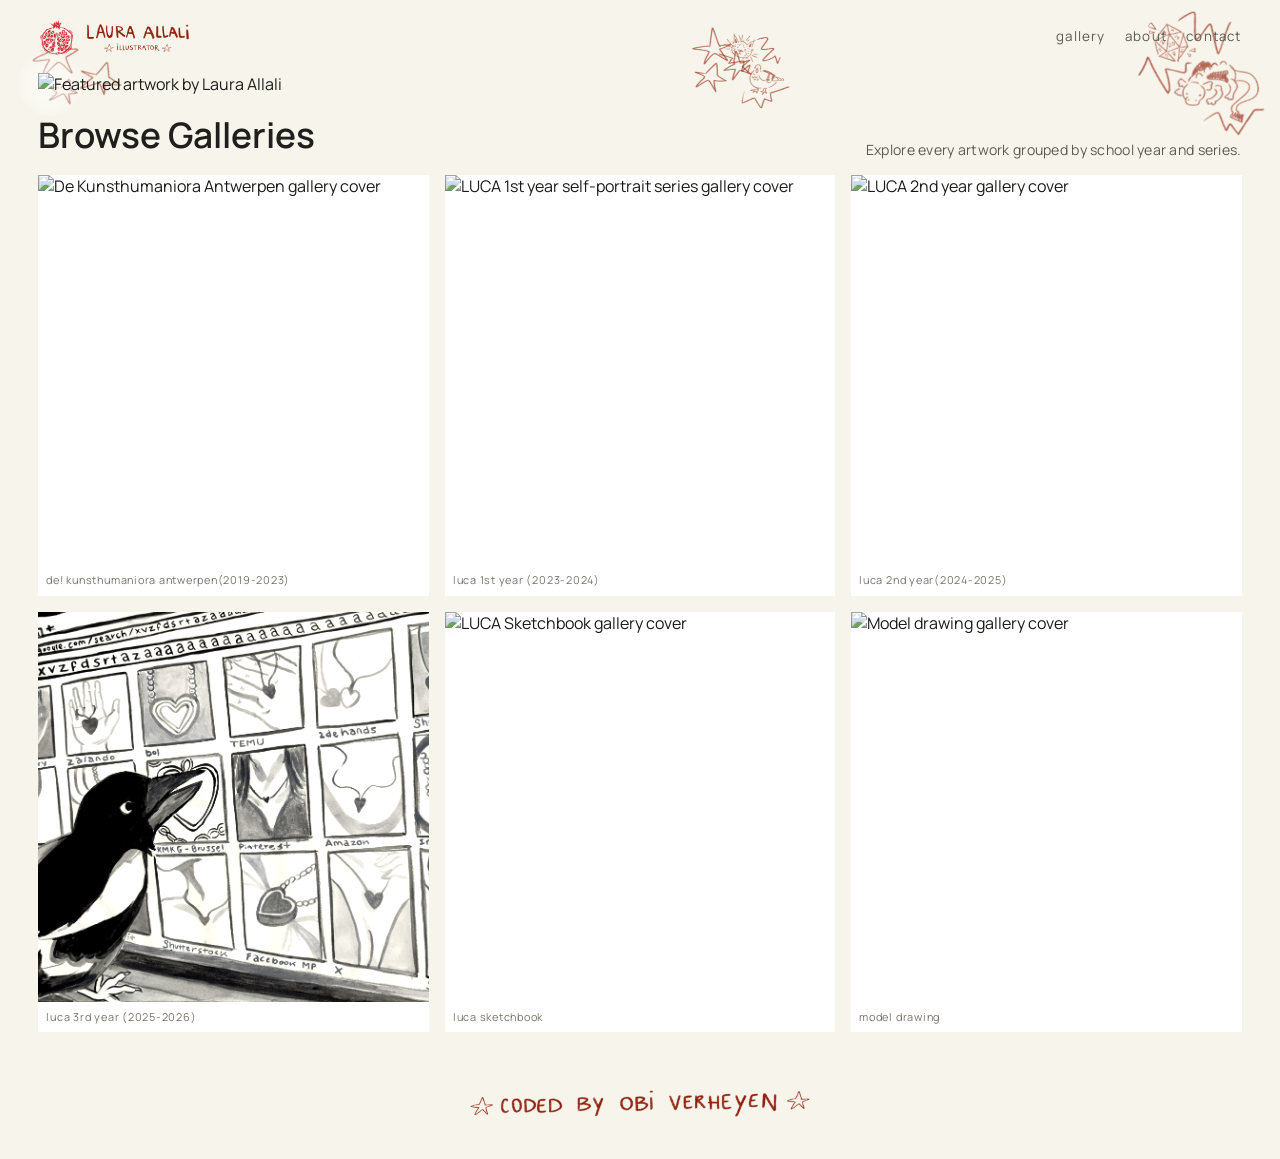
==== commit 7f13af2e: "Refactor about page layout and update image sources for improved design and responsiveness" ====
--- a/index.html
+++ b/index.html
@@ -46,7 +46,7 @@
           <span>LUCA 1st year (2023-2024)</span>
         </a>
         <a class="tile gallery-link" href="gallery/LUCA-2nd-year/index.html" aria-label="Open LUCA 2nd year gallery">
-          <img src="assets/img/LUCA 2nd year/Linograph (Tijl Uilenspiegel exhibition)/IMG_0690.JPG.webp" alt="LUCA 2nd year gallery cover" loading="lazy" />
+          <img src="assets/img/LUCA 2nd year/Monotype/IMG_0683.JPG.webp" alt="LUCA 2nd year gallery cover" loading="lazy" />
           <span>LUCA 2nd year(2024-2025)</span>
         </a>
         <a class="tile gallery-link" href="gallery/LUCA-3rd-year/index.html" aria-label="Open LUCA 3rd year gallery">
--- a/styles.css
+++ b/styles.css
@@ -192,7 +192,7 @@
 
 .language-toggle:focus {
   outline: none;
-  ring: 2px var(--focus-ring);
+  outline: 2px solid var(--focus-ring);
   box-shadow: 0 0 0 2px var(--focus-ring);
 }
 
@@ -247,7 +247,45 @@
 
 .about-page {
   margin: var(--space-2xl) 0 2.8rem;
-  max-width: 76ch;
+  max-width: 1000px;
+}
+
+.about-flex {
+  display: flex;
+  align-items: stretch;
+  justify-content: space-between;
+  gap: 5rem;
+}
+
+.about-texts {
+  flex: 3 1 0%;
+  min-width: 0;
+}
+
+.about-doodle-wrap {
+  flex: 1.5 1 0%;
+  min-width: 350px;
+}
+
+.about-doodle {
+  width: 100%;
+  height: 100%;;
+  object-fit: cover;
+  border-radius: 20px;
+  display: block;
+}
+
+@media (max-width: 900px) {
+  .about-flex {
+    flex-direction: column;
+    align-items: stretch;
+  }
+
+  .about-doodle {
+    height: auto;
+    width: 100%;
+    flex: 0 0 auto;
+  }
 }
 
 .contact-page {
@@ -798,6 +836,36 @@
 
   .subcategory-block {
     margin-bottom: 1.2rem;
+  }
+
+  .hero img {
+    height: clamp(210px, 46vw, 300px);
+  }
+
+  .contact-layout {
+    grid-template-columns: 1fr;
+  }
+
+  .book-launch {
+    align-items: flex-start;
+    flex-direction: column;
+  }
+
+  .book-reader__toolbar {
+    align-items: stretch;
+    flex-direction: column;
+  }
+
+  .book-reader__controls {
+    justify-content: flex-start;
+  }
+
+  .book-reader__viewport {
+    min-height: 72vh;
+  }
+
+  .book-reader__stage {
+    min-height: 68vh;
   }
 }
 
@@ -838,36 +906,6 @@
   position: relative;
   z-index: 1;
 }
-  .hero img {
-    height: clamp(210px, 46vw, 300px);
-  }
-
-  .contact-layout {
-    grid-template-columns: 1fr;
-  }
-
-  .book-launch {
-    align-items: flex-start;
-    flex-direction: column;
-  }
-
-  .book-reader__toolbar {
-    align-items: stretch;
-    flex-direction: column;
-  }
-
-  .book-reader__controls {
-    justify-content: flex-start;
-  }
-
-  .book-reader__viewport {
-    min-height: 72vh;
-  }
-
-  .book-reader__stage {
-    min-height: 68vh;
-  }
-}
 
 @media (max-width: 420px) {
   .art-grid {
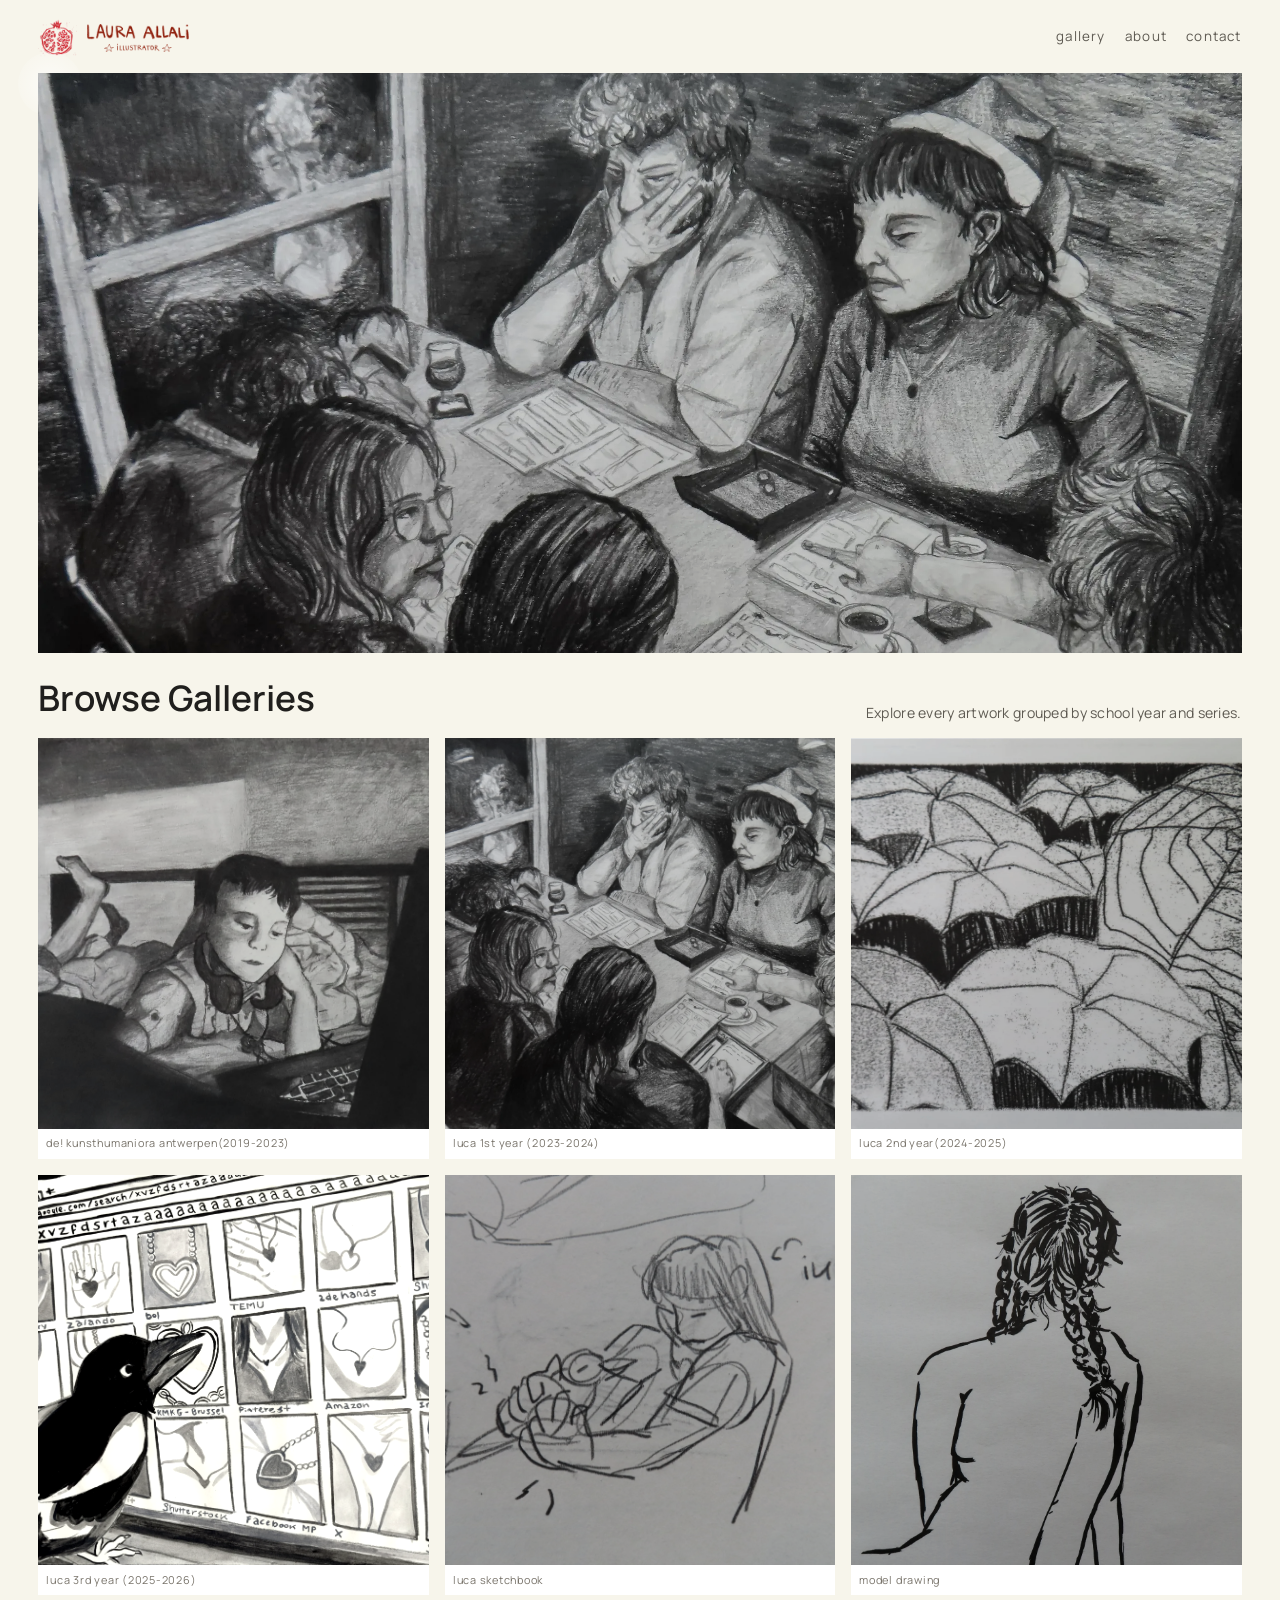
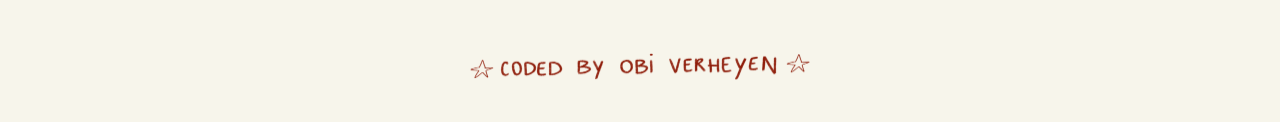
==== commit 925806c9: "Complete image compress (564mb too 36.6mb)" ====
--- a/index.html
+++ b/index.html
@@ -50,11 +50,11 @@
           <span>LUCA 2nd year(2024-2025)</span>
         </a>
         <a class="tile gallery-link" href="gallery/LUCA-3rd-year/index.html" aria-label="Open LUCA 3rd year gallery">
-          <img src="assets/img/LUCA 3rd year/Ernesto/img20260429_16032270.jpg" alt="LUCA 3rd year gallery cover" loading="lazy" />
+          <img src="assets/img/LUCA 3rd year/Ernesto/img20260429_16032270.webp" alt="LUCA 3rd year gallery cover" loading="lazy" />
           <span>LUCA 3rd year (2025-2026)</span>
         </a>
         <a class="tile gallery-link" href="gallery/LUCA-Sketchbook/index.html" aria-label="Open LUCA Sketchbook gallery">
-          <img src="assets/img/LUCA Sketchbook/ARTEFICTION KMKG Brussel/IMG_0726.JPG" alt="LUCA Sketchbook gallery cover" loading="lazy" />
+          <img src="assets/img/LUCA Sketchbook/ARTEFICTION KMKG Brussel/IMG_0726.webp" alt="LUCA Sketchbook gallery cover" loading="lazy" />
           <span>LUCA Sketchbook</span>
         </a>
         <a class="tile gallery-link" href="gallery/Model-Drawing/index.html" aria-label="Open model drawing gallery">
--- a/styles.css
+++ b/styles.css
@@ -889,7 +889,6 @@
   border-radius: 0;
   transform-origin: center center;
   will-change: transform, left, top;
-  transition: transform var(--dur-base) ease, opacity var(--dur-fast) ease;
   opacity: 0.7;
 }
 
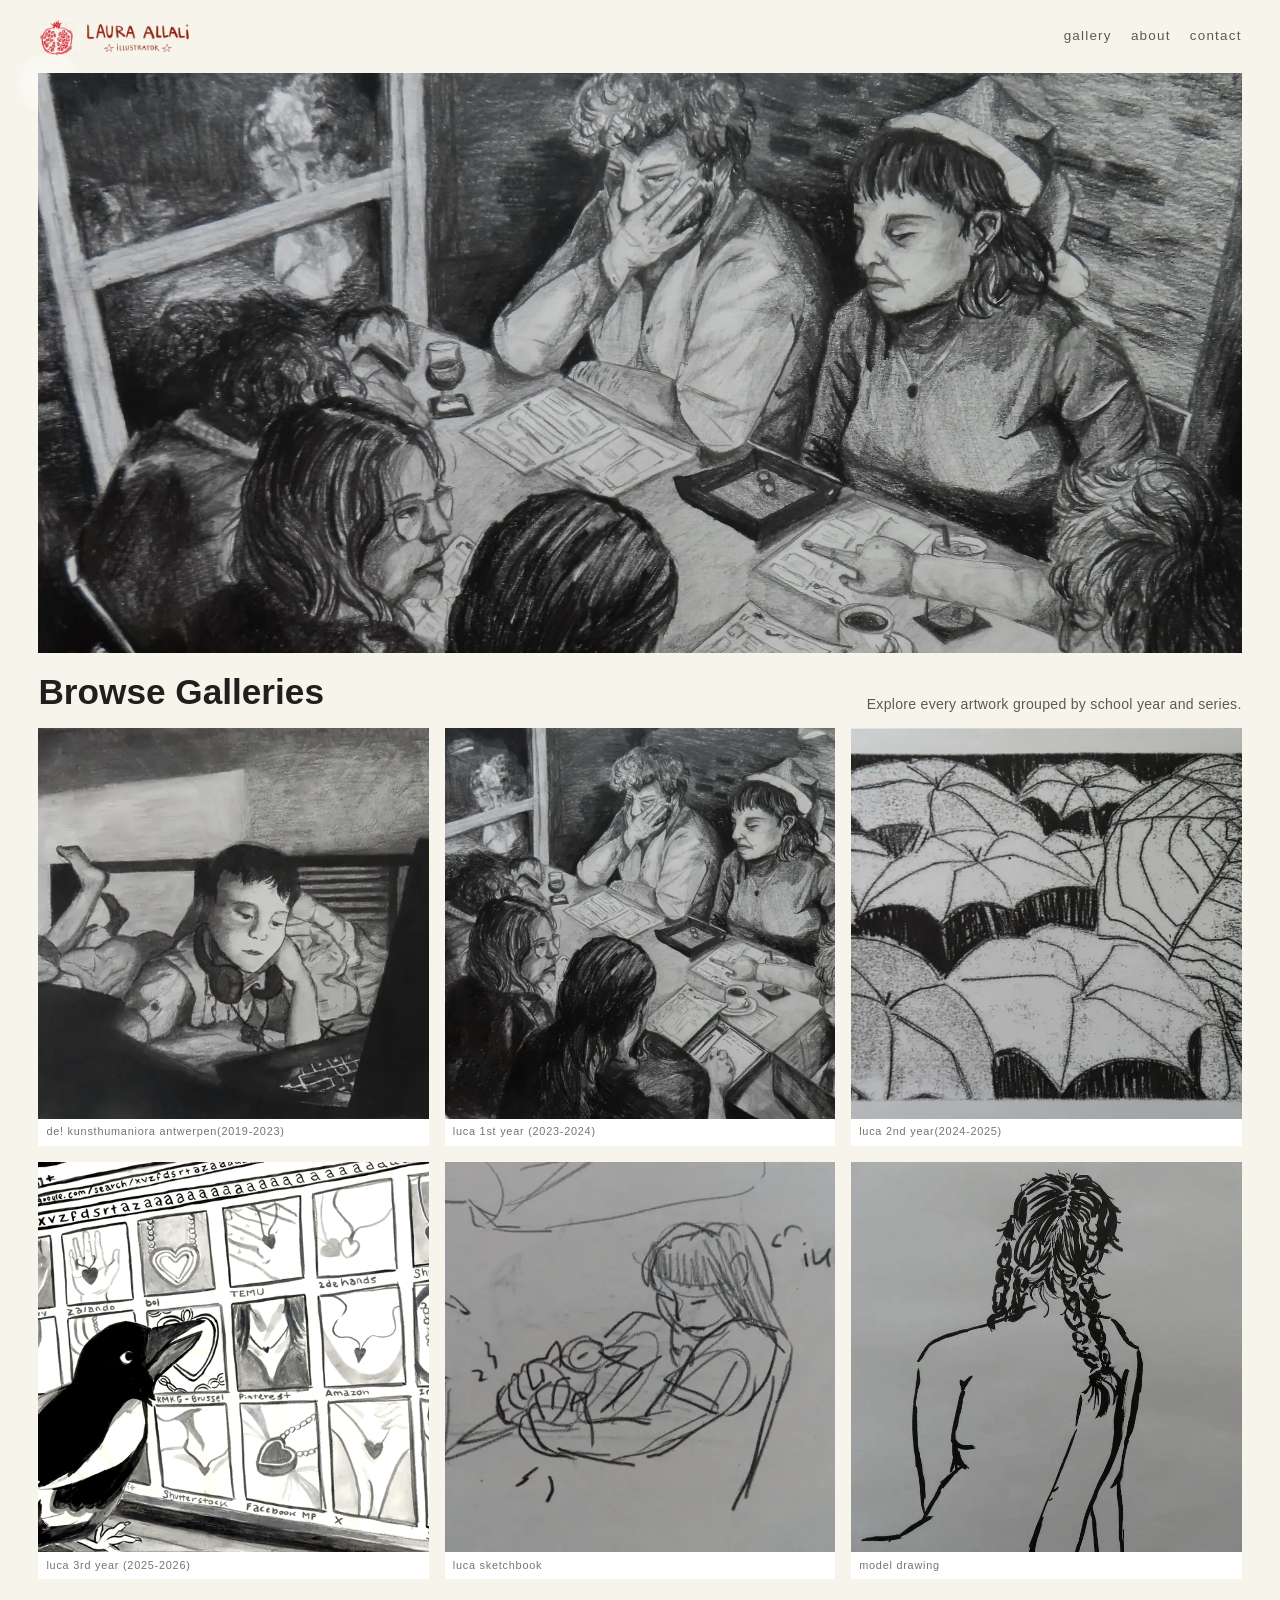
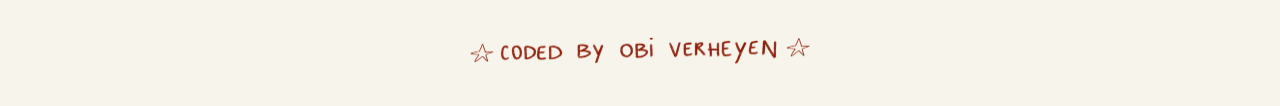
==== commit 9d8ba09b: "Thumbnails" ====
--- a/index.html
+++ b/index.html
@@ -6,9 +6,6 @@
   <title>Laura Allali | Illustrator</title>
   <meta name="description" content="Portfolio of Laura Allali, illustrator. Artwork, projects, and contact." />
   <link rel="icon" type="image/png" href="assets/ico.png" />
-  <link rel="preconnect" href="https://fonts.googleapis.com" />
-  <link rel="preconnect" href="https://fonts.gstatic.com" crossorigin />
-  <link href="https://fonts.googleapis.com/css2?family=Manrope:wght@400;500;700&display=swap" rel="stylesheet" />
   <link rel="stylesheet" href="styles.css" />
 </head>
 <body>
@@ -27,7 +24,7 @@
 
   <main>
     <section class="hero" id="home">
-      <img src="assets/img/LUCA 1st year (self-portrait series)/Graphite - Colored pencils/IMG_0634.JPG.webp" alt="Featured artwork by Laura Allali" loading="eager" />
+      <img src="assets/img/LUCA 1st year (self-portrait series)/Graphite - Colored pencils/IMG_0634.JPG.webp" alt="Featured artwork by Laura Allali" loading="eager" fetchpriority="high" decoding="async" />
     </section>
 
     <section class="gallery" id="gallery" aria-label="Artwork gallery">
@@ -38,27 +35,27 @@
 
       <div class="art-grid">
         <a class="tile gallery-link" href="gallery/De!-Kunsthumaniora-Antwerpen/index.html" aria-label="Open De Kunsthumaniora Antwerpen gallery">
-          <img src="assets/img/De! Kunsthumaniora Antwerpen/Graphite - Charcoal/IMG_0689.JPG.webp" alt="De Kunsthumaniora Antwerpen gallery cover" loading="lazy" />
+          <img src="assets/img/De! Kunsthumaniora Antwerpen/Graphite - Charcoal/IMG_0689.JPG.thumb.webp" alt="De Kunsthumaniora Antwerpen gallery cover" loading="lazy" decoding="async" />
           <span>De! Kunsthumaniora Antwerpen(2019-2023)</span>
         </a>
         <a class="tile gallery-link" href="gallery/LUCA-1st-year/index.html" aria-label="Open LUCA 1st year self-portrait series gallery">
-          <img src="assets/img/LUCA 1st year (self-portrait series)/Graphite - Colored pencils/IMG_0634.JPG.webp" alt="LUCA 1st year self-portrait series gallery cover" loading="lazy" />
+          <img src="assets/img/LUCA 1st year (self-portrait series)/Graphite - Colored pencils/IMG_0634.JPG.thumb.webp" alt="LUCA 1st year self-portrait series gallery cover" loading="lazy" decoding="async" />
           <span>LUCA 1st year (2023-2024)</span>
         </a>
         <a class="tile gallery-link" href="gallery/LUCA-2nd-year/index.html" aria-label="Open LUCA 2nd year gallery">
-          <img src="assets/img/LUCA 2nd year/Monotype/IMG_0683.JPG.webp" alt="LUCA 2nd year gallery cover" loading="lazy" />
+          <img src="assets/img/LUCA 2nd year/Monotype/IMG_0683.JPG.thumb.webp" alt="LUCA 2nd year gallery cover" loading="lazy" decoding="async" />
           <span>LUCA 2nd year(2024-2025)</span>
         </a>
         <a class="tile gallery-link" href="gallery/LUCA-3rd-year/index.html" aria-label="Open LUCA 3rd year gallery">
-          <img src="assets/img/LUCA 3rd year/Ernesto/img20260429_16032270.webp" alt="LUCA 3rd year gallery cover" loading="lazy" />
+          <img src="assets/img/LUCA 3rd year/Ernesto/img20260429_16032270.thumb.webp" alt="LUCA 3rd year gallery cover" loading="lazy" decoding="async" />
           <span>LUCA 3rd year (2025-2026)</span>
         </a>
         <a class="tile gallery-link" href="gallery/LUCA-Sketchbook/index.html" aria-label="Open LUCA Sketchbook gallery">
-          <img src="assets/img/LUCA Sketchbook/ARTEFICTION KMKG Brussel/IMG_0726.webp" alt="LUCA Sketchbook gallery cover" loading="lazy" />
+          <img src="assets/img/LUCA Sketchbook/ARTEFICTION KMKG Brussel/IMG_0726.thumb.webp" alt="LUCA Sketchbook gallery cover" loading="lazy" decoding="async" />
           <span>LUCA Sketchbook</span>
         </a>
         <a class="tile gallery-link" href="gallery/Model-Drawing/index.html" aria-label="Open model drawing gallery">
-          <img src="assets/img/Model drawing/IMG_0668.JPG-cover.webp" alt="Model drawing gallery cover" loading="lazy" />
+          <img src="assets/img/Model drawing/IMG_0668.JPG-cover.thumb.webp" alt="Model drawing gallery cover" loading="lazy" decoding="async" />
           <span>Model drawing</span>
         </a>
       </div>
